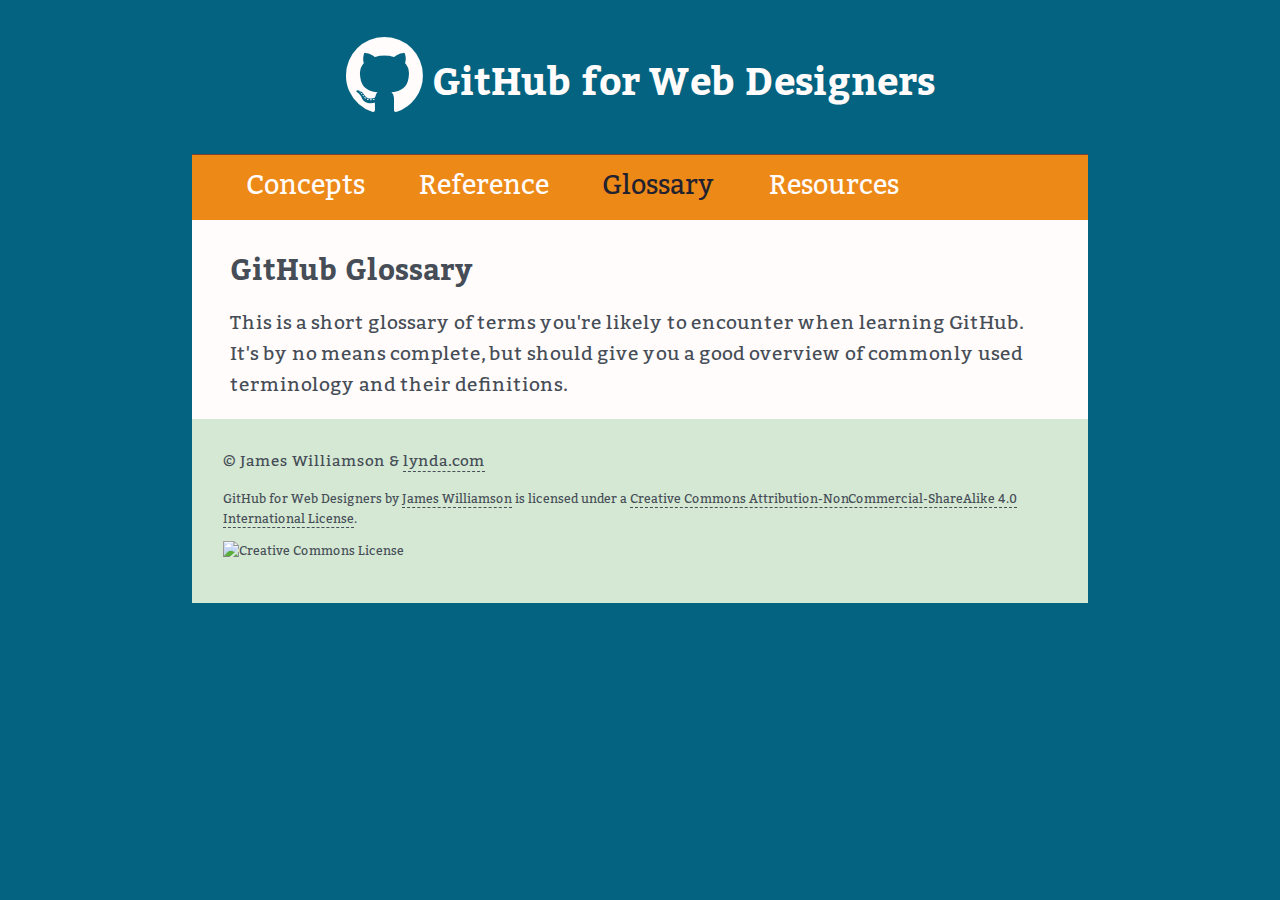
==== glossary.html @ 3c3a8172 "initial commit" ====
<!doctype html>
<!--[if lt IE 7]><html class="no-js lt-ie9 lt-ie8 lt-ie7"> <![endif]-->
<!--[if IE 7]><html class="no-js lt-ie9 lt-ie8"> <![endif]-->
<!--[if IE 8]><html class="no-js lt-ie9"> <![endif]-->
<!--[if gt IE 8]><!-->
<html class="no-js">
<!--<![endif]-->
	<head>
		<meta charset="utf-8">
		<meta http-equiv="X-UA-Compatible" content="IE=edge,chrome=1">
		<title>Learning GitHub</title>
		<meta name="description" content="GitHub for Web Designers is the companion reference for the lynda.com course of the same name">
		<meta name="viewport" content="width=device-width">
		<link rel="stylesheet" href="_css/main.css">
		<script src="_scripts/modernizr-custom.js"></script>
	</head>

	<body>
		<header>
			<h1><span aria-hidden="true" data-icon="&#xE087;" class="github-icon"></span> GitHub for Web Designers</h1>
		</header>

		<nav id="pageNav" role="navigation">
			<ul>
				<li><a href="index.html" title="concepts">Concepts</a></li>
				<li><a href="reference.html" title="Git reference">Reference</a></li>
				<li><a href="glossary.html" title="glossary" class="current">Glossary</a></li>
				<li><a href="resources.html" title="resources">Resources</a></li>
			</ul>
		</nav>

		<main>
			<h2>GitHub Glossary</h2>
			<p>
				This is a short glossary of terms you're likely to encounter
				when learning GitHub. It's by no means complete, but should
				give you a good overview of commonly used terminology and their
				definitions.
			</p>
		</main>

		<footer>
			<p>&copy; James Williamson &amp; <a href="http://www.lynda.com" title="lynda.com">lynda.com</a></p>
			<p class="license">
				<span xmlns:dct="http://purl.org/dc/terms/" href="http://purl.org/dc/dcmitype/Text" property="dct:title" rel="dct:type">GitHub for Web Designers</span> by
				<a xmlns:cc="http://creativecommons.org/ns#" href="http://www.lynda.com" property="cc:attributionName" rel="cc:attributionURL">James Williamson</a> is licensed under a
				<a rel="license" href="http://creativecommons.org/licenses/by-nc-sa/4.0/">Creative Commons Attribution-NonCommercial-ShareAlike 4.0 International License</a>.
				<a rel="license" href="http://creativecommons.org/licenses/by-nc-sa/4.0/" class="img"><br>
					<img alt="Creative Commons License" src="http://i.creativecommons.org/l/by-nc-sa/4.0/88x31.png">
				</a>
			</p>
		</footer>

		<script>
			// Use the modernizr load to load up external scripts.
			// This will load the scripts asynchronously, but the
			// order listed matters. Although it will load all
			// scripts in parallel, it will execute them in the order listed
			Modernizr.load([
				{
					load: [
						'http://ajax.googleapis.com/ajax/libs/jquery/1.10.1/jquery.min.js',
						'_scripts/scripts.js'
						// Additional scripts can be loaded here, separate with
						// a comma in the order you wish them to execute
					]
				},
				{
					// Test for media query support, if not load respond.js
					test: Modernizr.mq('only all'),
					// If not, load the respond.js file
					nope: '_scripts/respond.min.js'
				}
			]);
		</script>
	</body>
</html>
---- _css/main.css ----
/* Font declarations */

@font-face {
    font-family: 'bitter';
    src: url('../_fonts/bitter-regular.eot');
}

@font-face {
    font-family: 'bitter';
    src: url([data-uri]) format('woff'),
         url('../_fonts/bitter-regular.ttf') format('truetype'),
         url('../_fonts/bitter-regular.svg#bitter') format('svg');
    font-weight: normal;
    font-style: normal;
}

@font-face {
    font-family: 'bitter';
    src: url('../_fonts/bitter-italic.eot');
}

@font-face {
    font-family: 'bitter';
    src: url([data-uri]) format('woff'),
         url('../_fonts/bitter-italic.ttf') format('truetype'),
         url('../_fonts/bitter-italic.svg#bitter') format('svg');
    font-weight: normal;
    font-style: italic;
}

@font-face {
    font-family: 'bitter';
    src: url('../_fonts/bitter-bold.eot');
}

@font-face {
    font-family: 'bitter';
    src: url([data-uri]) format('woff'),
         url('../_fonts/bitter-bold.ttf') format('truetype'),
         url('../_fonts/bitter-bold.svg#bitter') format('svg');
    font-weight: bold;
    font-style: normal;
}

@font-face {
    font-family: 'bitter';
    src: url('../_fonts/bitter-bolditalic.eot');
}

@font-face {
    font-family: 'bitter';
    src: url([data-uri]) format('woff'),
         url('../_fonts/bitter-bolditalic.ttf') format('truetype'),
         url('../_fonts/bitter-bolditalic.svg#bitter') format('svg');
    font-weight: bold;
    font-style: italic;
}

@font-face {
    font-family: 'chunky_mobile';
    src: url('../_fonts/chunkymobile-regular.eot');
}

@font-face {
    font-family: 'chunky_mobile';
    src: url([data-uri]) format('woff'),
         url('../_fonts/chunkymobile-regular.ttf') format('truetype'),
         url('../_fonts/chunkymobile-regular.svg#chunky_mobile') format('svg');
    font-weight: normal;
    font-style: normal;
}


/*
-lynda.com base template styles
based partially from normalize.css v3.0.0 | MIT License | git.io/normalize
and includes micro-clearfix by Nicolas Gallagher http://nicolasgallagher.com/micro-clearfix-hack/
*/

/* Color palette */
/*
dark blue:     rgb(34,33,48), #222130;
med blue:      rgb(4,99,128), #046380
dark gray:     rgb(70,77,87), #464D57;
burnt umber:   rgb(127,64,45), #7F402D;
orange:        rgb(237,137,23), #ED8917;
accent orange: rgb(255,182,101), #FFB665;
accent green:  rgb(212,232,211), #D4E8D3;
off white:     rgb(255,252,251), #FFFCFB;
*/

html {
    -webkit-text-size-adjust: 100%;
        -ms-text-size-adjust: 100%;
    background: rgb(4, 99, 128);
}

html, body {
    margin: 0;
}

body {
    -webkit-box-sizing: border-box;
       -moz-box-sizing: border-box;
            box-sizing: border-box;
    width: 70%;
    margin: 0 auto;
    background: rgb(255, 252, 251);
    font-weight: 400;
    font-size: 1.2em;
    line-height: 1.6;
    font-family: bitter, Georgia, serif;
    color: rgb(70, 77, 87);
}

/* Correct `block` display not defined in IE 8/9. */
article, aside, details, figcaption, figure, footer,
header, main, nav, section, summary {
    display: block;
}

/* Correct `inline-block` display not defined in IE 8/9. */
audio, canvas, progress, video {
    display: inline-block;
    vertical-align: baseline;
}

/* Prevent modern browsers from displaying `audio` without controls.
Remove excess height in iOS 5 devices. */
audio:not([controls]) {
    display: none;
    height: 0;
}

/* Control basic margins */
h1, h2, h3, h4, h5, h6, p {
    margin-top: 0;
    margin-bottom: 1em;
}

h4 {
    margin-bottom: 0;
    color: rgb(237, 137, 23);
}

/* Base elements
========================================================================== */

a {
    border-bottom: 1px dashed;
    background: transparent;
    color: inherit;
    text-decoration: none;
}

a.img, a.img:hover {
    border: none;
}

/* Improve readability when focused and also mouse hovered in all browsers. */
a:active,
a:hover {
    outline: 0;
    border: none;
    background: rgb(255, 182, 101);
}

/* Address style set to `bolder` in Firefox 4+, Safari 5, and Chrome. */
b, strong {
    font-weight: bold;
}

/* Prevent `sub` and `sup` affecting `line-height` in all browsers. */
sub, sup {
    position: relative;
    font-size: 75%;
    line-height: 0;
    vertical-align: baseline;
}

sup {
    top: -0.5em;
}

sub {
    bottom: -0.25em;
}

/* Remove border when inside `a` element in IE 8/9. */
img {
    max-width: 100%; /* make responsive */
    border: 0;
}

/* Correct overflow displayed oddly in IE 9. */
svg:not(:root) {
    overflow: hidden;
}

pre {
    overflow: auto;
    padding: 1em 2em;
    margin-bottom: 0.2em;
    background: black;
    font-size: 1.4em;
    color: #f2efb5;
    white-space: -moz-pre-wrap;
    white-space:   -o-pre-wrap;
    white-space:      pre-wrap;
    word-wrap: break-word;
}

/* Icons
======================================================================== */
span[data-icon]:before {
    display: inline-block;
    content: attr(data-icon);
    speak: none;
    -webkit-font-smoothing: antialiased;
    -moz-osx-font-smoothing: grayscale;
    font-style: normal;
    font-variant: normal;
    font-weight: 400;
    font-size: 2em;
    line-height: 1;
    font-family: chunky_mobile;
    text-transform: none;
}

/* Specific elements
======================================================================== */
header, main, footer {
    padding: 0 2em;
}

header {
    border-bottom: 1px solid rgb(127, 64, 45);
    background: rgb(4, 99, 128);
    text-align: center;
}

header a {
    border: none;
}

header a:hover {
    background: none;
}

header h1 {
    padding-top: 1em;
    color: rgb(255, 252, 251);
}

nav {
    margin-bottom: 1.4em;
}

nav ul {
    list-style: none;
}

nav ul, nav li {
    padding: 0;
    margin: 0;
}

nav a {
    display: block;
    border: none;
    margin-bottom: 0.5em;
    font-weight: bold;
    font-size: 1.4em;
    color: rgb(4, 99, 128);
    text-align: center;
}

nav a:hover {
    background: none;
}

main h2 {
    margin-top: 0.2em;
    margin-bottom: 0.5em;
}

main h3 {
    margin-top: 0.2em;
    margin-bottom: 0;
}

main h4 {
    margin-top: 0.5em;
}

main dt {
    font-weight: bold;
}

.glossary dd {
    margin-bottom: 1.4em;
}

pre + p {
    margin-bottom: 2em;
}

footer {
    padding: 2em;
    margin-top: 1em;
    background: rgb(212, 232, 211);
    font-size: 0.8em;
}

.license {
    font-size: 0.8em;
}

.license img {
    display: block;
    border: 0;
    margin-top: 1em;
}

/* Forms
========================================================================== */

/* Address margins set differently in Firefox 4+, Safari 5, and Chrome. */
button, input, optgroup, select, textarea {
    margin: 0;
}

/* Address `overflow` set to `hidden` in IE 8/9/10. */
button {
    overflow: visible;
}

/* Avoid the WebKit bug in Android 4.0.* where (2) destroys native
`audio` and `video` controls. Correct inability to style clickable
`input` types in iOS. Improve usability and consistency of cursor
style between image-type `input` and others. */
button,
html input[type="button"], /* 1 */
input[type="reset"],
input[type="submit"] {
    -webkit-appearance: button; /* 2 */
    cursor: pointer; /* 3 */
}

/* Remove inner padding and border in Firefox 4+. */
button::-moz-focus-inner,
input::-moz-focus-inner {
    padding: 0;
    border: 0;
}

/* Address Firefox 4+ setting `line-height` on `input`
using `!important` in the UA stylesheet. */
input {
     line-height: normal;
}

/* Address `appearance` set to `searchfield` in Safari 5
and Chrome. Address `box-sizing` set to `border-box` in
Safari 5 and Chrome */

input[type="search"] {
    -webkit-box-sizing: content-box;
       -moz-box-sizing: content-box;
            box-sizing: content-box;
    -webkit-appearance: textfield;
}

/* Remove inner padding and search cancel button in Safari
and Chrome on OS X. Safari (but not Chrome) clips the cancel
button when the search input has padding (and `textfield` appearance). */
input[type="search"]::-webkit-search-cancel-button,
input[type="search"]::-webkit-search-decoration {
    -webkit-appearance: none;
}

/* Remove default vertical scrollbar in IE 8/9 */
textarea {
    overflow: auto;
}

/* Global classes */
/* micro-clearfix by Nicolas Gallagher http://nicolasgallagher.com/micro-clearfix-hack/ */
/* For modern browsers */
.cf:before,
.cf:after {
    display: table;
    content: "";
}

.cf:after {
    clear: both;
}

/* For IE 6/7 (trigger hasLayout) */
.cf {
    zoom: 1;
}

.cr {
    clear: right;
}

.cl {
    clear: left;
}

.cb {
    clear: both;
}

.block {
    display: block;
}

.inline-block {
    display: inline-block;
}

/* Media queries
========================================================================== */

/* Smaller screens */
@media only screen and (max-width: 60em) {
    body {
        width: 100%;
        margin: 0;
    }

    span[data-icon]:before {
        display: block;
        margin-bottom: 0.2em;
    }

    header h1 {
        font-size: 1.4em;
    }

    pre {
        font-size: 1em;
    }

    dd {
        padding: 0;
        margin-left: 0;
        margin-bottom: 0.6em;
    }
}

/* Navigation */
@media only screen and (min-width: 48em) {
    nav {
        height: 3em;
        padding: 0.2em 0;
        margin-bottom: 1.4em;
        background: rgb(237, 137, 23);
    }

    nav ul {
        list-style: none;
    }

    nav ul, nav li {
        padding: 0;
        margin: 0;
    }

    nav li {
        float: left;
    }

    nav a {
        display: block;
        border: none;
        margin-left: 2em;
        font-weight: normal;
        font-size: 1.4em;
        line-height: 2;
        color: rgb(255, 252, 251);
    }

    nav a.current {
        color: rgb(34, 33, 48);
    }

    nav a:hover {
        background: none;
        color: rgb(34, 33, 48);
    }
}
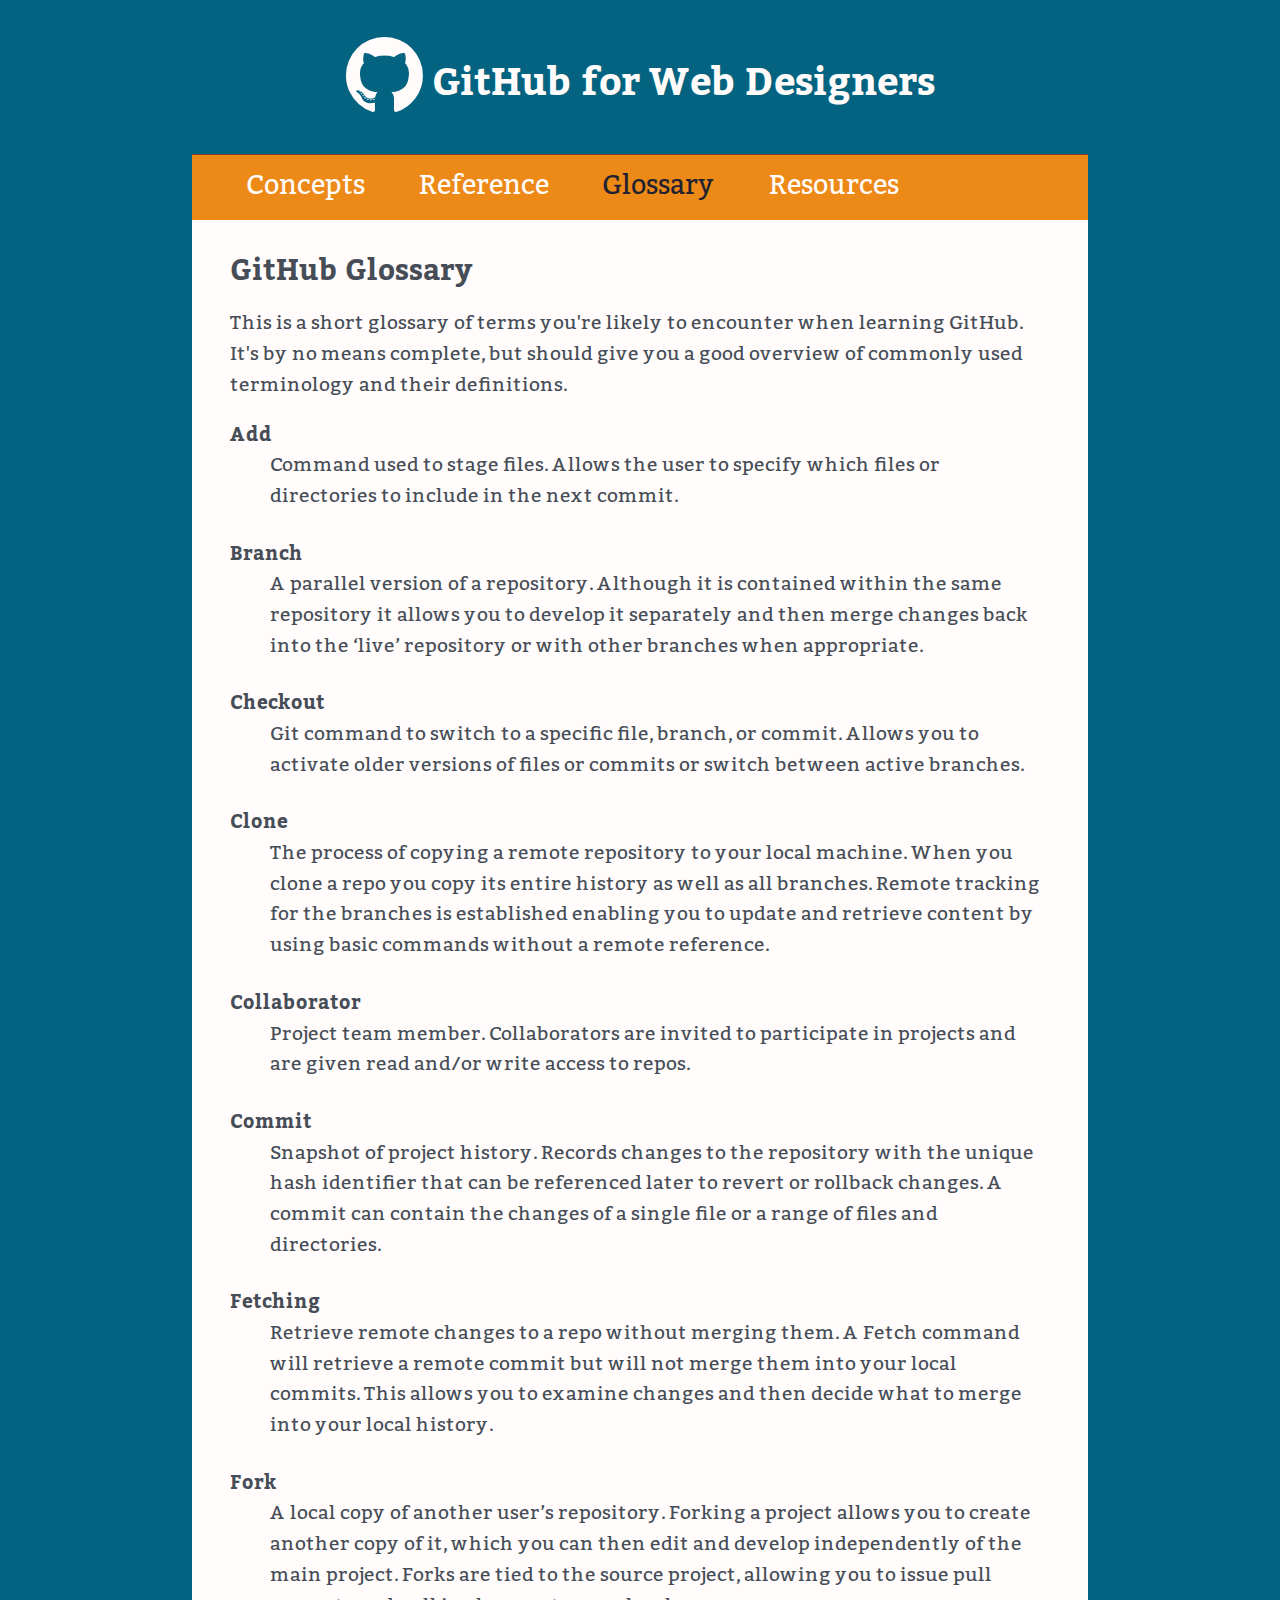
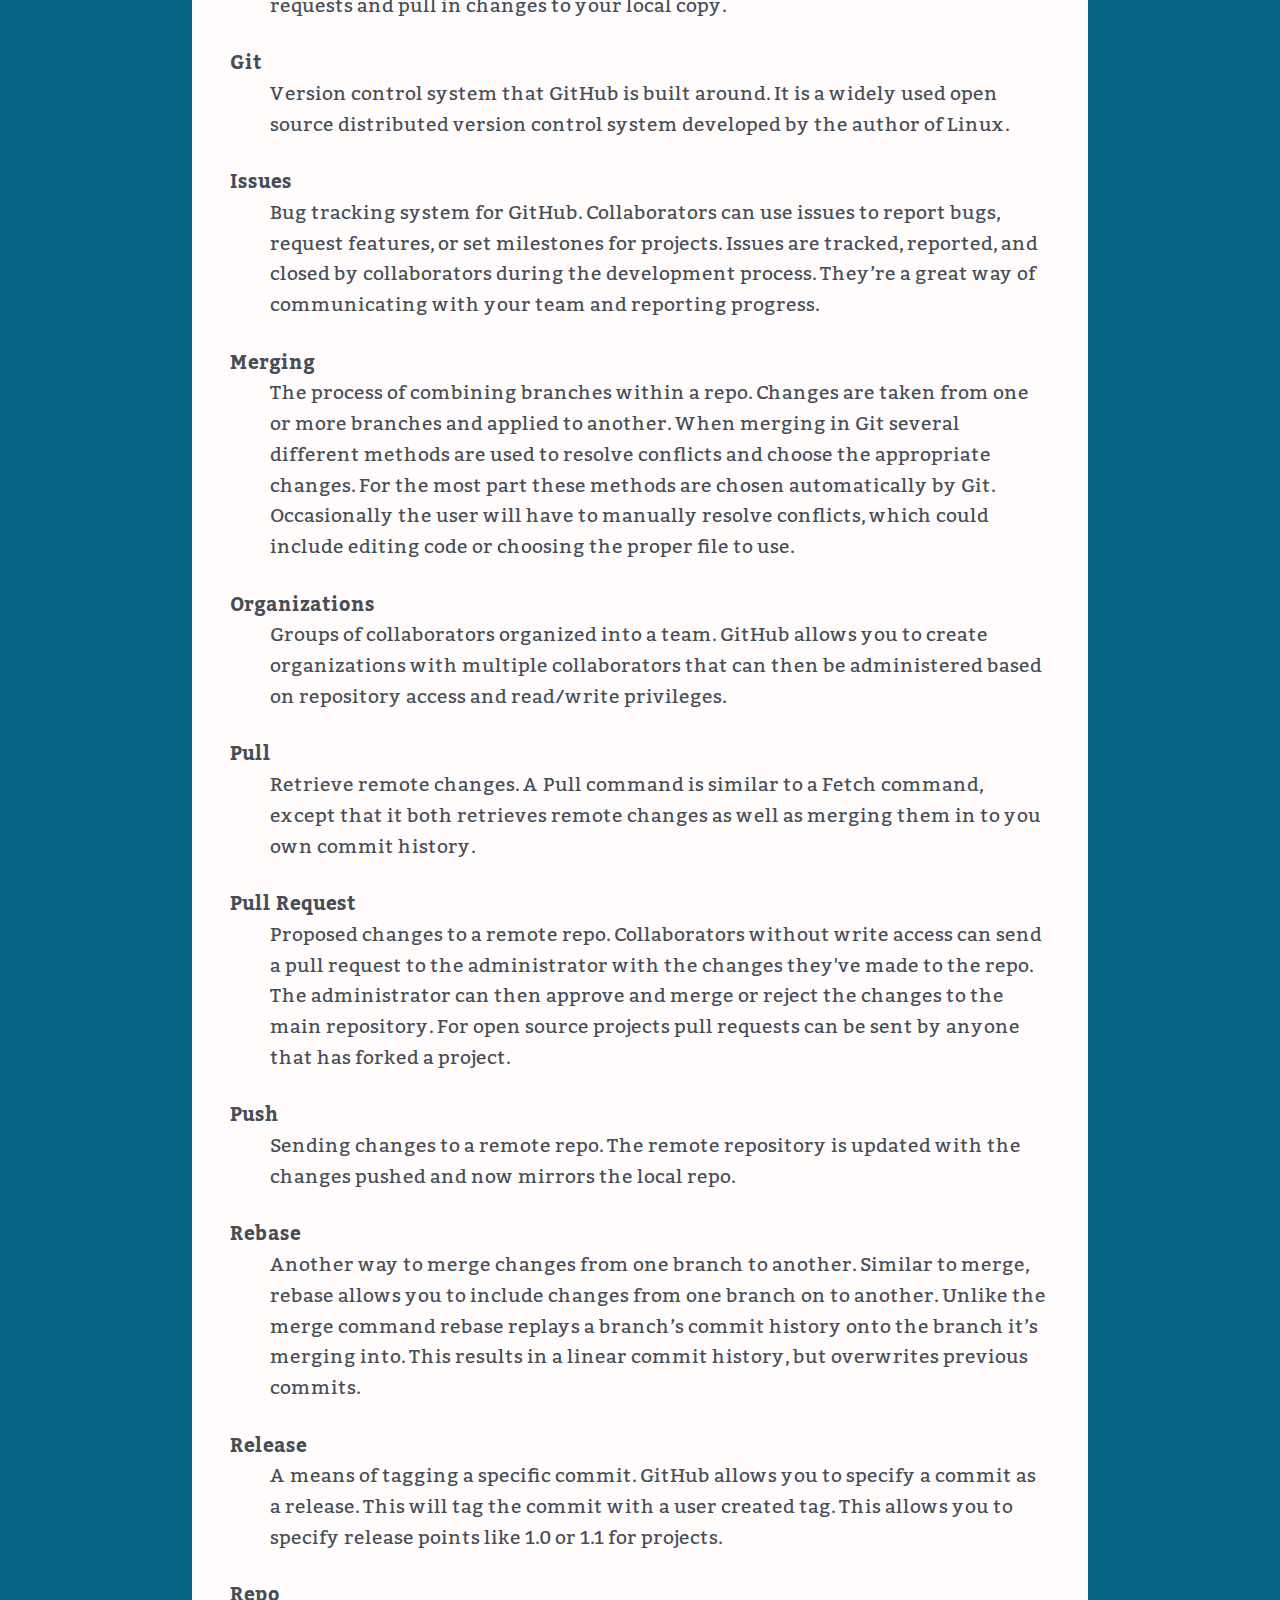
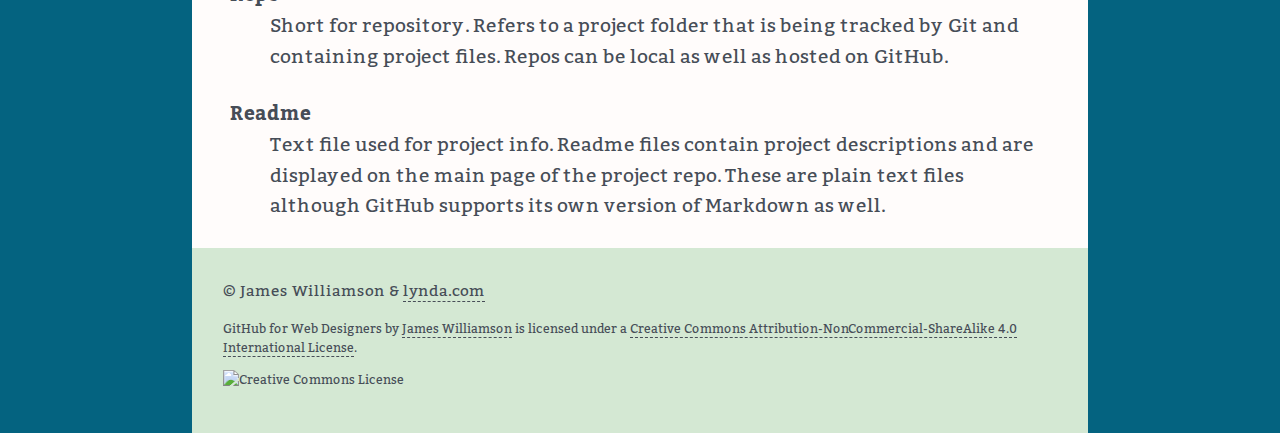
==== commit 8190a0de: "Added terms to glossary" ====
--- a/glossary.html
+++ b/glossary.html
@@ -37,6 +37,150 @@
 				give you a good overview of commonly used terminology and their
 				definitions.
 			</p>
+
+			<dl class="glossary">
+				<dt>Add</dt>
+				<dd>
+					Command used to stage files. Allows the user to specify
+					which files or directories to include in the next commit.
+				</dd>
+				<dt>Branch</dt>
+				<dd>
+					A parallel version of a repository. Although it is contained
+					within the same repository it allows you to develop it
+					separately and then merge changes back into the
+					&lsquo;live&rsquo; repository or with other branches when
+					appropriate.
+				</dd>
+				<dt>Checkout</dt>
+				<dd>
+					Git command to switch to a specific file, branch, or commit.
+					Allows you to activate older versions of files or commits or
+					switch between active branches.
+				</dd>
+				<dt>Clone</dt>
+				<dd>
+					The process of copying a remote repository to your local
+					machine. When you clone a repo you copy its entire history
+					as well as all branches. Remote tracking for the branches is
+					established enabling you to update and retrieve content by
+					using basic commands without a remote reference.
+				</dd>
+				<dt>Collaborator</dt>
+				<dd>
+					Project team member. Collaborators are invited to
+					participate in projects and are given read and/or write
+					access to repos.
+				</dd>
+				<dt>Commit</dt>
+				<dd>
+					Snapshot of project history. Records changes to the
+					repository with the unique hash identifier that can be
+					referenced later to revert or rollback changes. A commit
+					can contain the changes of a single file or a range of
+					files and directories.
+				</dd>
+				<dt>Fetching</dt>
+				<dd>
+					Retrieve remote changes to a repo without merging them. A
+					Fetch command will retrieve a remote commit but will not
+					merge them into your local commits. This allows you to
+					examine changes and then decide what to merge into your
+					local history.
+				</dd>
+				<dt>Fork</dt>
+				<dd>
+					A local copy of another user&rsquo;s repository. Forking a
+					project allows you to create another copy of it, which you
+					can then edit and develop independently of the main project.
+					Forks are tied to the source project, allowing you to issue
+					pull requests and pull in changes to your local copy.
+				</dd>
+				<dt>Git</dt>
+				<dd>
+					Version control system that GitHub is built around. It is a
+					widely used open source distributed version control system
+					developed by the author of Linux.
+				</dd>
+				<dt>Issues</dt>
+				<dd>
+					Bug tracking system for GitHub. Collaborators can use issues
+					to report bugs, request features, or set milestones for
+					projects. Issues are tracked, reported, and closed by
+					collaborators during the development process. They&rsquo;re
+					a great way of communicating with your team and reporting
+					progress.
+				</dd>
+				<dt>Merging</dt>
+				<dd>
+					The process of combining branches within a repo. Changes are
+					taken from one or more branches and applied to another. When
+					merging in Git several different methods are used to resolve
+					conflicts and choose the appropriate changes. For the most
+					part these methods are chosen automatically by Git.
+					Occasionally the user will have to manually resolve
+					conflicts, which could include editing code or choosing the
+					proper file to use.
+				</dd>
+				<dt>Organizations</dt>
+				<dd>
+					Groups of collaborators organized into a team. GitHub allows
+					you to create organizations with multiple collaborators that
+					can then be administered based on repository access and
+					read/write privileges.
+				</dd>
+				<dt>Pull</dt>
+				<dd>
+					Retrieve remote changes. A Pull command is similar to a
+					Fetch command, except that it both retrieves remote changes
+					as well as merging them in to you own commit history.
+				</dd>
+				<dt>Pull Request</dt>
+				<dd>
+					Proposed changes to a remote repo. Collaborators without
+					write access can send a pull request to the administrator
+					with the changes they've made to the repo. The
+					administrator can then approve and merge or reject the
+					changes to the main repository. For open source projects
+					pull requests can be sent by anyone that has forked a
+					project.
+				</dd>
+				<dt>Push</dt>
+				<dd>
+					Sending changes to a remote repo. The remote repository is
+					updated with the changes pushed and now mirrors the local
+					repo.
+				</dd>
+				<dt>Rebase</dt>
+				<dd>
+					Another way to merge changes from one branch to another.
+					Similar to merge, rebase allows you to include changes from
+					one branch on to another. Unlike the merge command rebase
+					replays a branch&rsquo;s commit history onto the branch
+					it&rsquo;s merging into. This results in a linear commit
+					history, but overwrites previous commits.
+				</dd>
+				<dt>Release</dt>
+				<dd>
+					A means of tagging a specific commit. GitHub allows you to
+					specify a commit as a release. This will tag the commit with
+					a user created tag. This allows you to specify release
+					points like 1.0 or 1.1 for projects.
+				</dd>
+				<dt>Repo</dt>
+				<dd>
+					Short for repository. Refers to a project folder that is
+					being tracked by Git and containing project files. Repos can
+					be local as well as hosted on GitHub.
+				</dd>
+				<dt>Readme</dt>
+				<dd>
+					Text file used for project info. Readme files contain
+					project descriptions and are displayed on the main page of
+					the project repo. These are plain text files although GitHub
+					supports its own version of Markdown as well.
+				</dd>
+			</dl>
 		</main>
 
 		<footer>
